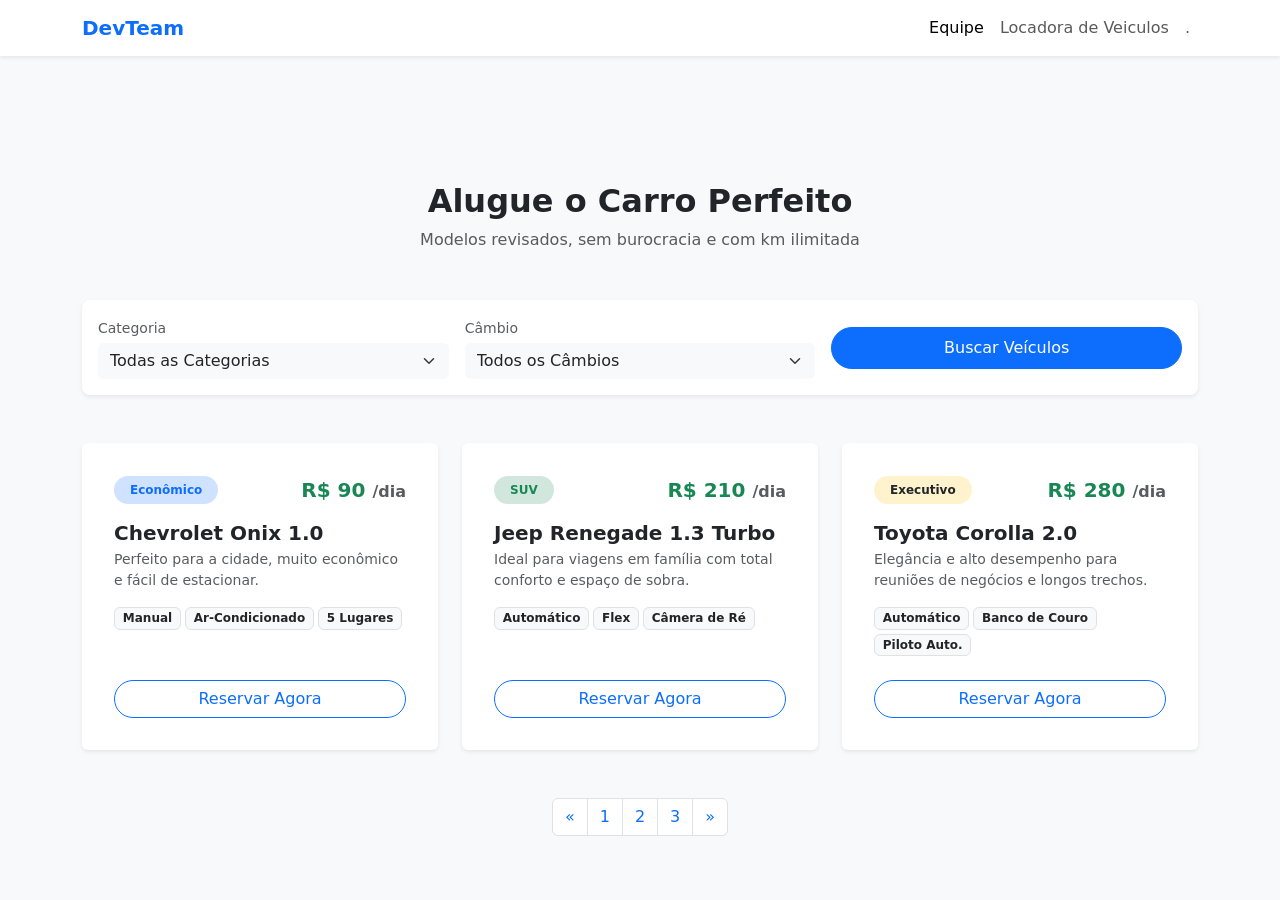
==== pagina2.html @ bd5ec01c "Primeiro commit" ====
<!DOCTYPE html>
<html lang="pt-BR">
<head>
    <meta charset="UTF-8">
    <meta name="viewport" content="width=device-width, initial-scale=1.0">
    <title>AutoDrive - Locadora de Veículos</title>
    <link href="https://cdn.jsdelivr.net/npm/bootstrap@5.3.8/dist/css/bootstrap.min.css" rel="stylesheet">
</head>
<body class="bg-light min-vh-100 d-flex flex-column justify-content-between">
   <nav class="navbar navbar-expand-lg bg-white shadow-sm">
    <div class="container">
      <a class="navbar-brand fw-bold text-primary" href="#">DevTeam</a>
      <button class="navbar-toggler" type="button" data-bs-toggle="collapse" data-bs-target="#navbarNav">
        <span class="navbar-toggler-icon"></span>
      </button>
      <div class="collapse navbar-collapse" id="navbarNav">
        <ul class="navbar-nav ms-auto">
          <li class="nav-item"><a class="nav-link active" href="index.html">Equipe</a></li>
          <li class="nav-item"><a class="nav-link" href="pagina2.html">Locadora de Veiculos</a></li>
          <li class="nav-item"><a class="nav-link" href="pagina3.html">.</a></li>
        </ul>
      </div>
    </div>
  </nav>
  <main class="container py-5">
    <div class="text-center mb-5">
      <h2 class="fw-bold">Alugue o Carro Perfeito</h2>
      <p class="text-muted">Modelos revisados, sem burocracia e com km ilimitada</p>
    </div>
    <div class="card border-0 shadow-sm p-3 mb-5 bg-white rounded-3">
      <div class="row g-3 align-items-center">
        <div class="col-md-4">
          <label class="form-label small text-muted mb-1">Categoria</label>
          <select class="form-select border-0 bg-light">
            <option selected>Todas as Categorias</option>
            <option value="1">Econômico</option>
            <option value="2">SUV</option>
            <option value="3">Executivo</option>
          </select>
        </div>
        <div class="col-md-4">
          <label class="form-label small text-muted mb-1">Câmbio</label>
          <select class="form-select border-0 bg-light">
            <option selected>Todos os Câmbios</option>
            <option value="1">Manual</option>
            <option value="2">Automático</option>
          </select>
        </div>
        <div class="col-md-4 d-flex align-items-end">
          <button class="btn btn-primary w-100 rounded-pill py-2">Buscar Veículos</button>
        </div>
      </div>
    </div>
    <div class="row row-cols-1 row-cols-md-2 row-cols-lg-3 g-4">
      <div class="col">
        <div class="card h-100 border-0 shadow-sm p-3">
          <div class="card-body d-flex flex-column justify-content-between">
            <div>
              <div class="d-flex justify-content-between align-items-center mb-2">
                <span class="badge bg-primary-subtle text-primary fw-semibold px-3 py-2 rounded-pill">Econômico</span>
                <span class="fw-bold text-success fs-5">R$ 90 <small class="text-muted fs-6">/dia</small></span>
              </div>
              <h5 class="card-title fw-bold mt-3 mb-1">Chevrolet Onix 1.0</h5>
              <p class="card-text text-muted small mb-3">Perfeito para a cidade, muito econômico e fácil de estacionar.</p>
              <div class="d-flex flex-wrap gap-1 mb-3">
                <span class="badge bg-light text-dark border">Manual</span>
                <span class="badge bg-light text-dark border">Ar-Condicionado</span>
                <span class="badge bg-light text-dark border">5 Lugares</span>
              </div>
            </div>
            <a href="#" class="btn btn-outline-primary rounded-pill w-100 mt-2">Reservar Agora</a>
          </div>
        </div>
      </div>
      <div class="col">
        <div class="card h-100 border-0 shadow-sm p-3">
          <div class="card-body d-flex flex-column justify-content-between">
            <div>
              <div class="d-flex justify-content-between align-items-center mb-2">
                <span class="badge bg-success-subtle text-success fw-semibold px-3 py-2 rounded-pill">SUV</span>
                <span class="fw-bold text-success fs-5">R$ 210 <small class="text-muted fs-6">/dia</small></span>
              </div>
              <h5 class="card-title fw-bold mt-3 mb-1">Jeep Renegade 1.3 Turbo</h5>
              <p class="card-text text-muted small mb-3">Ideal para viagens em família com total conforto e espaço de sobra.</p>
              <div class="d-flex flex-wrap gap-1 mb-3">
                <span class="badge bg-light text-dark border">Automático</span>
                <span class="badge bg-light text-dark border">Flex</span>
                <span class="badge bg-light text-dark border">Câmera de Ré</span>
              </div>
            </div>
            <a href="#" class="btn btn-outline-primary rounded-pill w-100 mt-2">Reservar Agora</a>
          </div>
        </div>
      </div>
      <div class="col">
        <div class="card h-100 border-0 shadow-sm p-3">
          <div class="card-body d-flex flex-column justify-content-between">
            <div>
              <div class="d-flex justify-content-between align-items-center mb-2">
                <span class="badge bg-warning-subtle text-dark fw-semibold px-3 py-2 rounded-pill">Executivo</span>
                <span class="fw-bold text-success fs-5">R$ 280 <small class="text-muted fs-6">/dia</small></span>
              </div>
              <h5 class="card-title fw-bold mt-3 mb-1">Toyota Corolla 2.0</h5>
              <p class="card-text text-muted small mb-3">Elegância e alto desempenho para reuniões de negócios e longos trechos.</p>
              <div class="d-flex flex-wrap gap-1 mb-3">
                <span class="badge bg-light text-dark border">Automático</span>
                <span class="badge bg-light text-dark border">Banco de Couro</span>
                <span class="badge bg-light text-dark border">Piloto Auto.</span>
              </div>
            </div>
            <a href="#" class="btn btn-outline-primary rounded-pill w-100 mt-2">Reservar Agora</a>
          </div>
        </div>
      </div>
    </div>
<div class="d-flex justify-content-center mt-5">   
<nav aria-label="Page navigation example">
  <ul class="pagination">
    <li class="page-item">
      <a class="page-link" href="index.html" aria-label="Previous">
        <span aria-hidden="true">&laquo;</span>
      </a>
    </li>
    <li class="page-item"><a class="page-link" href="index.html">1</a></li>
    <li class="page-item"><a class="page-link" href="pagina2.html">2</a></li>
    <li class="page-item"><a class="page-link" href="pagina3.html   ">3</a></li>
    <li class="page-item">
      <a class="page-link" href="pagina3.html" aria-label="Next">
        <span aria-hidden="true">&raquo;</span>
      </a>
    </li>
  </ul>
</nav>
</div>
  </main>
  <script src="https://cdn.jsdelivr.net/npm/bootstrap@5.3.8/dist/js/bootstrap.bundle.min.js"></script>
</body>
</html>
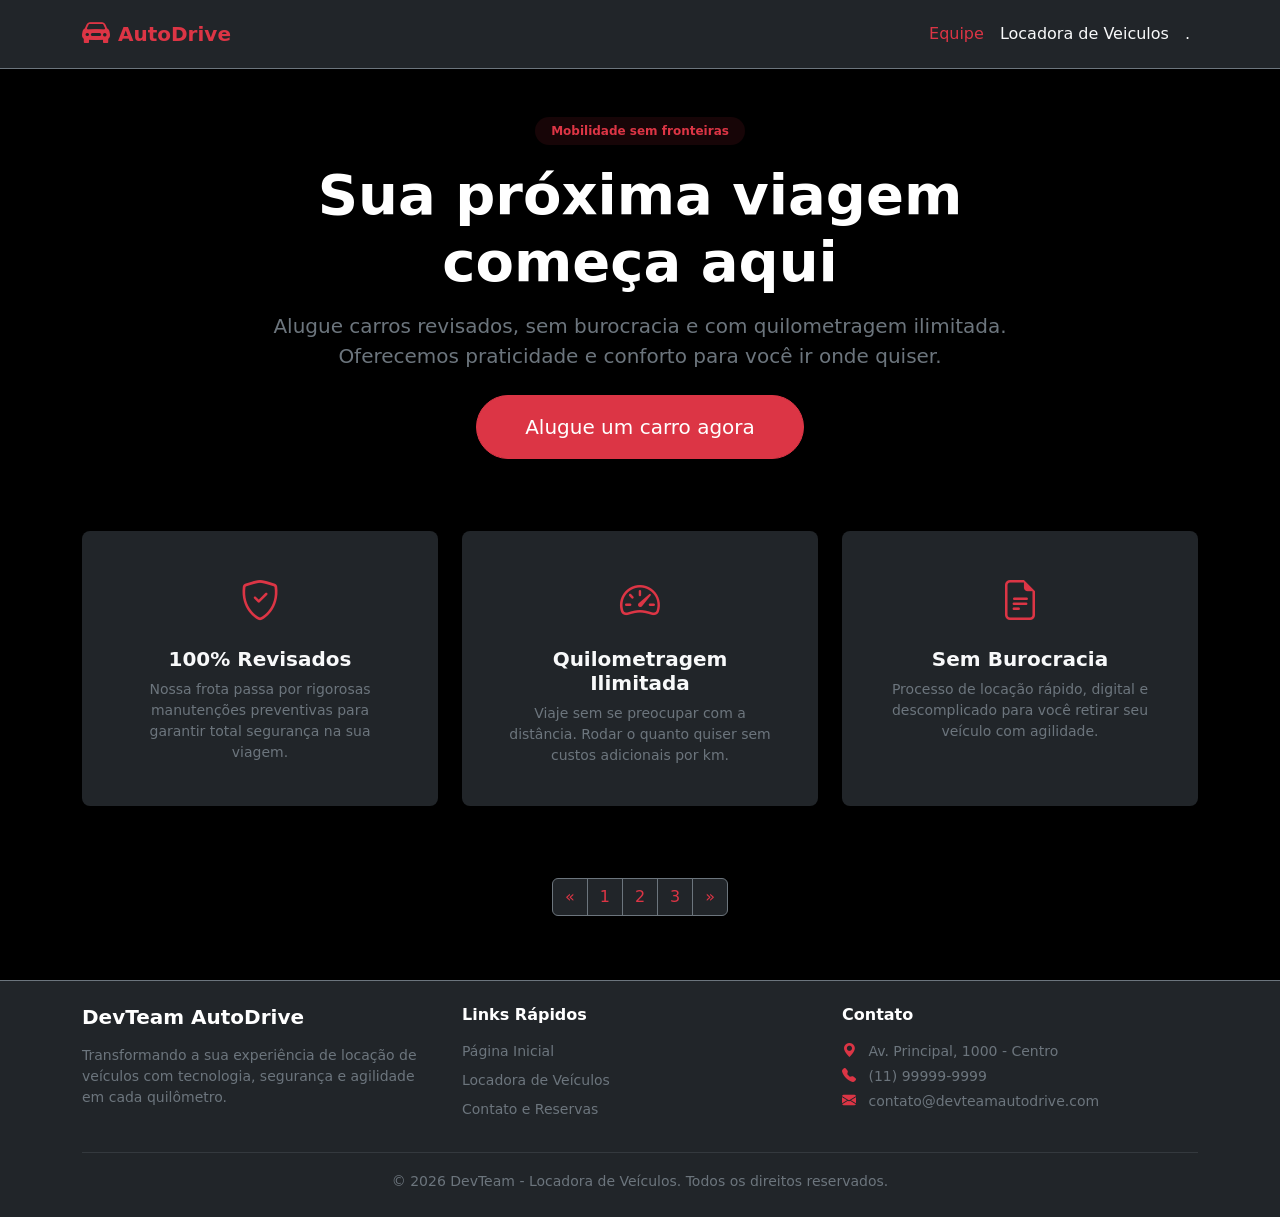
==== commit bfa3c600: "mudança na segunda pagina" ====
--- a/pagina2.html
+++ b/pagina2.html
@@ -1,138 +1,163 @@
 <!DOCTYPE html>
 <html lang="pt-BR">
 <head>
-    <meta charset="UTF-8">
-    <meta name="viewport" content="width=device-width, initial-scale=1.0">
-    <title>AutoDrive - Locadora de Veículos</title>
-    <link href="https://cdn.jsdelivr.net/npm/bootstrap@5.3.8/dist/css/bootstrap.min.css" rel="stylesheet">
+<meta charset="UTF-8">
+<meta name="viewport" content="width=device-width, initial-scale=1.0">
+<title>AutoDrive - Locadora de Veículos</title>
+<link href="https://cdn.jsdelivr.net/npm/bootstrap@5.3.8/dist/css/bootstrap.min.css" rel="stylesheet">
+<link rel="stylesheet" href="https://cdn.jsdelivr.net/npm/bootstrap-icons@1.11.3/font/bootstrap-icons.min.css">
+<style>
+:root {
+--bs-primary: #dc3545;
+--bs-primary-rgb: 220, 53, 69;
+}
+.bg-primary-subtle {
+background-color: rgba(220, 53, 69, 0.1) !important;
+}
+.text-primary {
+color: #dc3545 !important;
+}
+.btn-primary {
+background-color: #dc3545;
+border-color: #dc3545;
+}
+.btn-primary:hover {
+background-color: #b02a37;
+border-color: #a52834;
+}
+.btn-outline-primary {
+color: #dc3545;
+border-color: #dc3545;
+}
+.btn-outline-primary:hover {
+background-color: #dc3545;
+border-color: #dc3545;
+color: #fff;
+}
+.page-link {
+color: #dc3545;
+}
+.page-item.active .page-link {
+background-color: #dc3545;
+border-color: #dc3545;
+}
+</style>
 </head>
-<body class="bg-light min-vh-100 d-flex flex-column justify-content-between">
-   <nav class="navbar navbar-expand-lg bg-white shadow-sm">
-    <div class="container">
-      <a class="navbar-brand fw-bold text-primary" href="#">DevTeam</a>
-      <button class="navbar-toggler" type="button" data-bs-toggle="collapse" data-bs-target="#navbarNav">
-        <span class="navbar-toggler-icon"></span>
-      </button>
-      <div class="collapse navbar-collapse" id="navbarNav">
-        <ul class="navbar-nav ms-auto">
-          <li class="nav-item"><a class="nav-link active" href="index.html">Equipe</a></li>
-          <li class="nav-item"><a class="nav-link" href="pagina2.html">Locadora de Veiculos</a></li>
-          <li class="nav-item"><a class="nav-link" href="pagina3.html">.</a></li>
-        </ul>
-      </div>
-    </div>
-  </nav>
-  <main class="container py-5">
-    <div class="text-center mb-5">
-      <h2 class="fw-bold">Alugue o Carro Perfeito</h2>
-      <p class="text-muted">Modelos revisados, sem burocracia e com km ilimitada</p>
-    </div>
-    <div class="card border-0 shadow-sm p-3 mb-5 bg-white rounded-3">
-      <div class="row g-3 align-items-center">
-        <div class="col-md-4">
-          <label class="form-label small text-muted mb-1">Categoria</label>
-          <select class="form-select border-0 bg-light">
-            <option selected>Todas as Categorias</option>
-            <option value="1">Econômico</option>
-            <option value="2">SUV</option>
-            <option value="3">Executivo</option>
-          </select>
-        </div>
-        <div class="col-md-4">
-          <label class="form-label small text-muted mb-1">Câmbio</label>
-          <select class="form-select border-0 bg-light">
-            <option selected>Todos os Câmbios</option>
-            <option value="1">Manual</option>
-            <option value="2">Automático</option>
-          </select>
-        </div>
-        <div class="col-md-4 d-flex align-items-end">
-          <button class="btn btn-primary w-100 rounded-pill py-2">Buscar Veículos</button>
-        </div>
-      </div>
-    </div>
-    <div class="row row-cols-1 row-cols-md-2 row-cols-lg-3 g-4">
-      <div class="col">
-        <div class="card h-100 border-0 shadow-sm p-3">
-          <div class="card-body d-flex flex-column justify-content-between">
-            <div>
-              <div class="d-flex justify-content-between align-items-center mb-2">
-                <span class="badge bg-primary-subtle text-primary fw-semibold px-3 py-2 rounded-pill">Econômico</span>
-                <span class="fw-bold text-success fs-5">R$ 90 <small class="text-muted fs-6">/dia</small></span>
-              </div>
-              <h5 class="card-title fw-bold mt-3 mb-1">Chevrolet Onix 1.0</h5>
-              <p class="card-text text-muted small mb-3">Perfeito para a cidade, muito econômico e fácil de estacionar.</p>
-              <div class="d-flex flex-wrap gap-1 mb-3">
-                <span class="badge bg-light text-dark border">Manual</span>
-                <span class="badge bg-light text-dark border">Ar-Condicionado</span>
-                <span class="badge bg-light text-dark border">5 Lugares</span>
-              </div>
-            </div>
-            <a href="#" class="btn btn-outline-primary rounded-pill w-100 mt-2">Reservar Agora</a>
-          </div>
-        </div>
-      </div>
-      <div class="col">
-        <div class="card h-100 border-0 shadow-sm p-3">
-          <div class="card-body d-flex flex-column justify-content-between">
-            <div>
-              <div class="d-flex justify-content-between align-items-center mb-2">
-                <span class="badge bg-success-subtle text-success fw-semibold px-3 py-2 rounded-pill">SUV</span>
-                <span class="fw-bold text-success fs-5">R$ 210 <small class="text-muted fs-6">/dia</small></span>
-              </div>
-              <h5 class="card-title fw-bold mt-3 mb-1">Jeep Renegade 1.3 Turbo</h5>
-              <p class="card-text text-muted small mb-3">Ideal para viagens em família com total conforto e espaço de sobra.</p>
-              <div class="d-flex flex-wrap gap-1 mb-3">
-                <span class="badge bg-light text-dark border">Automático</span>
-                <span class="badge bg-light text-dark border">Flex</span>
-                <span class="badge bg-light text-dark border">Câmera de Ré</span>
-              </div>
-            </div>
-            <a href="#" class="btn btn-outline-primary rounded-pill w-100 mt-2">Reservar Agora</a>
-          </div>
-        </div>
-      </div>
-      <div class="col">
-        <div class="card h-100 border-0 shadow-sm p-3">
-          <div class="card-body d-flex flex-column justify-content-between">
-            <div>
-              <div class="d-flex justify-content-between align-items-center mb-2">
-                <span class="badge bg-warning-subtle text-dark fw-semibold px-3 py-2 rounded-pill">Executivo</span>
-                <span class="fw-bold text-success fs-5">R$ 280 <small class="text-muted fs-6">/dia</small></span>
-              </div>
-              <h5 class="card-title fw-bold mt-3 mb-1">Toyota Corolla 2.0</h5>
-              <p class="card-text text-muted small mb-3">Elegância e alto desempenho para reuniões de negócios e longos trechos.</p>
-              <div class="d-flex flex-wrap gap-1 mb-3">
-                <span class="badge bg-light text-dark border">Automático</span>
-                <span class="badge bg-light text-dark border">Banco de Couro</span>
-                <span class="badge bg-light text-dark border">Piloto Auto.</span>
-              </div>
-            </div>
-            <a href="#" class="btn btn-outline-primary rounded-pill w-100 mt-2">Reservar Agora</a>
-          </div>
-        </div>
-      </div>
-    </div>
-<div class="d-flex justify-content-center mt-5">   
+<body class="bg-black text-light min-vh-100 d-flex flex-column justify-content-between">
+<nav class="navbar navbar-expand-lg bg-dark border-bottom border-secondary shadow-sm">
+<div class="container">
+<a class="navbar-brand fw-bold text-danger d-flex align-items-center gap-2" href="#">
+<i class="bi bi-car-front-fill fs-3"></i>
+<span>AutoDrive </span>
+</a>
+<button class="navbar-toggler bg-secondary" type="button" data-bs-toggle="collapse" data-bs-target="#navbarNav">
+<span class="navbar-toggler-icon"></span>
+</button>
+<div class="collapse navbar-collapse" id="navbarNav">
+<ul class="navbar-nav ms-auto">
+<li class="nav-item"><a class="nav-link active text-danger" href="index.html">Equipe</a></li>
+<li class="nav-item"><a class="nav-link text-light" href="pagina2.html">Locadora de Veiculos</a></li>
+<li class="nav-item"><a class="nav-link text-light" href="pagina3.html">.</a></li>
+</ul>
+</div>
+</div>
+</nav>
+<main class="container py-5">
+<div class="row align-items-center justify-content-center text-center mb-5">
+<div class="col-lg-8">
+<span class="badge bg-danger bg-opacity-10 text-danger fw-semibold px-3 py-2 rounded-pill mb-3">Mobilidade sem fronteiras</span>
+<h1 class="display-4 fw-bold mb-3 text-white">Sua próxima viagem começa aqui</h1>
+<p class="lead text-secondary mb-4">
+Alugue carros revisados, sem burocracia e com quilometragem ilimitada. Oferecemos praticidade e conforto para você ir onde quiser.
+</p>
+<div>
+<a href="pagina3.html" class="btn btn-primary btn-lg rounded-pill px-5 py-3 shadow-sm">Alugue um carro agora</a>
+</div>
+</div>
+</div>
+<div class="row g-4 py-4 text-center">
+<div class="col-md-4">
+<div class="card h-100 border-0 shadow-sm p-4 bg-dark text-light rounded-3 border-secondary border">
+<div class="card-body">
+<div class="text-danger fs-1 mb-3">
+<i class="bi bi-shield-check"></i>
+</div>
+<h3 class="h5 fw-bold mb-2">100% Revisados</h3>
+<p class="text-secondary small mb-0">Nossa frota passa por rigorosas manutenções preventivas para garantir total segurança na sua viagem.</p>
+</div>
+</div>
+</div>
+<div class="col-md-4">
+<div class="card h-100 border-0 shadow-sm p-4 bg-dark text-light rounded-3 border-secondary border">
+<div class="card-body">
+<div class="text-danger fs-1 mb-3">
+<i class="bi bi-speedometer2"></i>
+</div>
+<h3 class="h5 fw-bold mb-2">Quilometragem Ilimitada</h3>
+<p class="text-secondary small mb-0">Viaje sem se preocupar com a distância. Rodar o quanto quiser sem custos adicionais por km.</p>
+</div>
+</div>
+</div>
+<div class="col-md-4">
+<div class="card h-100 border-0 shadow-sm p-4 bg-dark text-light rounded-3 border-secondary border">
+<div class="card-body">
+<div class="text-danger fs-1 mb-3">
+<i class="bi bi-file-earmark-text"></i>
+</div>
+<h3 class="h5 fw-bold mb-2">Sem Burocracia</h3>
+<p class="text-secondary small mb-0">Processo de locação rápido, digital e descomplicado para você retirar seu veículo com agilidade.</p>
+</div>
+</div>
+</div>
+</div>
+<div class="d-flex justify-content-center mt-5">
 <nav aria-label="Page navigation example">
-  <ul class="pagination">
-    <li class="page-item">
-      <a class="page-link" href="index.html" aria-label="Previous">
-        <span aria-hidden="true">&laquo;</span>
-      </a>
-    </li>
-    <li class="page-item"><a class="page-link" href="index.html">1</a></li>
-    <li class="page-item"><a class="page-link" href="pagina2.html">2</a></li>
-    <li class="page-item"><a class="page-link" href="pagina3.html   ">3</a></li>
-    <li class="page-item">
-      <a class="page-link" href="pagina3.html" aria-label="Next">
-        <span aria-hidden="true">&raquo;</span>
-      </a>
-    </li>
-  </ul>
+<ul class="pagination">
+<li class="page-item">
+<a class="page-link bg-dark border-secondary" href="index.html" aria-label="Previous">
+<span aria-hidden="true">&laquo;</span>
+</a>
+</li>
+<li class="page-item"><a class="page-link bg-dark border-secondary" href="index.html">1</a></li>
+<li class="page-item"><a class="page-link bg-dark border-secondary" href="pagina2.html">2</a></li>
+<li class="page-item"><a class="page-link bg-dark border-secondary" href="pagina3.html">3</a></li>
+<li class="page-item">
+<a class="page-link bg-dark border-secondary" href="pagina3.html" aria-label="Next">
+<span aria-hidden="true">&raquo;</span>
+</a>
+</li>
+</ul>
 </nav>
 </div>
-  </main>
-  <script src="https://cdn.jsdelivr.net/npm/bootstrap@5.3.8/dist/js/bootstrap.bundle.min.js"></script>
+</main>
+<footer class="bg-dark text-secondary py-4 border-top border-secondary mt-auto">
+<div class="container">
+<div class="row g-4">
+<div class="col-md-4">
+<h5 class="text-white fw-bold mb-3">DevTeam AutoDrive</h5>
+<p class="small mb-0">Transformando a sua experiência de locação de veículos com tecnologia, segurança e agilidade em cada quilômetro.</p>
+</div>
+<div class="col-md-4">
+<h6 class="text-white fw-bold mb-3">Links Rápidos</h6>
+<ul class="list-unstyled small">
+<li class="mb-2"><a href="index.html" class="text-secondary text-decoration-none">Página Inicial</a></li>
+<li class="mb-2"><a href="pagina2.html" class="text-secondary text-decoration-none">Locadora de Veículos</a></li>
+<li class="mb-2"><a href="pagina3.html" class="text-secondary text-decoration-none">Contato e Reservas</a></li>
+</ul>
+</div>
+<div class="col-md-4">
+<h6 class="text-white fw-bold mb-3">Contato</h6>
+<p class="small mb-1"><i class="bi bi-geo-alt-fill text-danger me-2"></i> Av. Principal, 1000 - Centro</p>
+<p class="small mb-1"><i class="bi bi-telephone-fill text-danger me-2"></i> (11) 99999-9999</p>
+<p class="small mb-0"><i class="bi bi-envelope-fill text-danger me-2"></i> contato@devteamautodrive.com</p>
+</div>
+</div>
+<hr class="border-secondary my-3">
+<div class="text-center">
+<small>&copy; 2026 DevTeam - Locadora de Veículos. Todos os direitos reservados.</small>
+</div>
+</div>
+</footer>
+<script src="https://cdn.jsdelivr.net/npm/bootstrap@5.3.8/dist/js/bootstrap.bundle.min.js"></script>
 </body>
 </html>
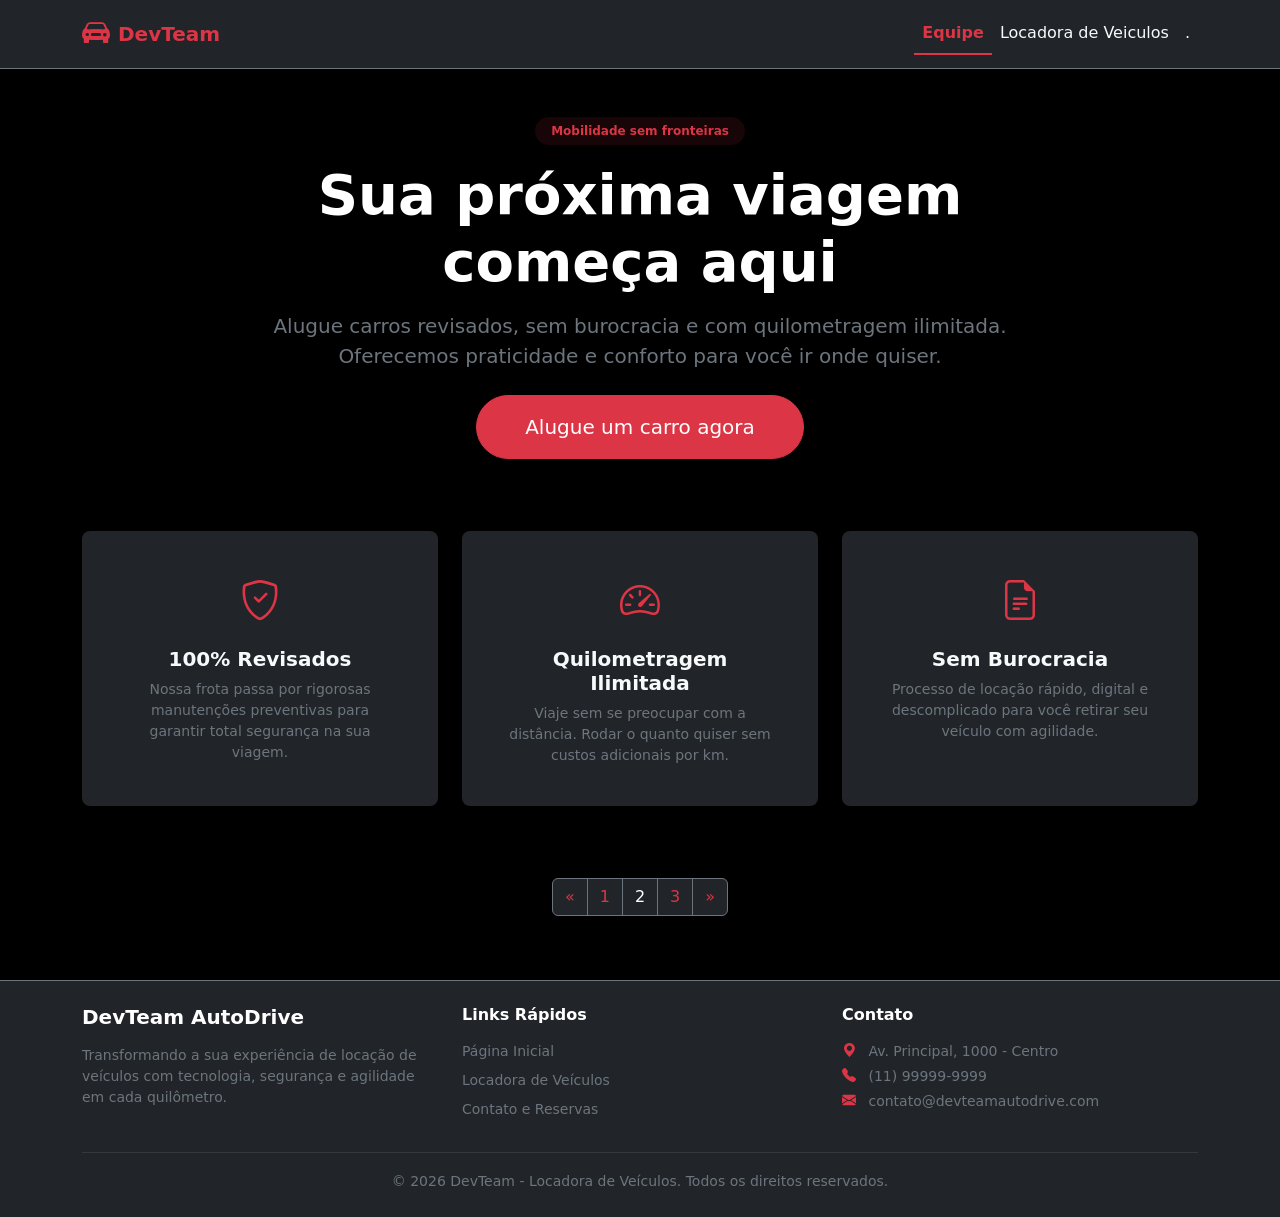
==== commit 661fd96f: "paginação corrigida e mudança na navbar" ====
--- a/pagina2.html
+++ b/pagina2.html
@@ -40,6 +40,7 @@
 .page-item.active .page-link {
 background-color: #dc3545;
 border-color: #dc3545;
+color: #fff !important;
 }
 </style>
 </head>
@@ -48,14 +49,14 @@
 <div class="container">
 <a class="navbar-brand fw-bold text-danger d-flex align-items-center gap-2" href="#">
 <i class="bi bi-car-front-fill fs-3"></i>
-<span>AutoDrive </span>
+<span>DevTeam</span>
 </a>
 <button class="navbar-toggler bg-secondary" type="button" data-bs-toggle="collapse" data-bs-target="#navbarNav">
 <span class="navbar-toggler-icon"></span>
 </button>
 <div class="collapse navbar-collapse" id="navbarNav">
 <ul class="navbar-nav ms-auto">
-<li class="nav-item"><a class="nav-link active text-danger" href="index.html">Equipe</a></li>
+<li class="nav-item"><a class="nav-link active text-danger fw-bold border-bottom border-danger border-2" href="index.html">Equipe</a></li>
 <li class="nav-item"><a class="nav-link text-light" href="pagina2.html">Locadora de Veiculos</a></li>
 <li class="nav-item"><a class="nav-link text-light" href="pagina3.html">.</a></li>
 </ul>
@@ -119,7 +120,7 @@
 </a>
 </li>
 <li class="page-item"><a class="page-link bg-dark border-secondary" href="index.html">1</a></li>
-<li class="page-item"><a class="page-link bg-dark border-secondary" href="pagina2.html">2</a></li>
+<li class="page-item active"><a class="page-link bg-dark border-secondary" href="pagina2.html">2</a></li>
 <li class="page-item"><a class="page-link bg-dark border-secondary" href="pagina3.html">3</a></li>
 <li class="page-item">
 <a class="page-link bg-dark border-secondary" href="pagina3.html" aria-label="Next">
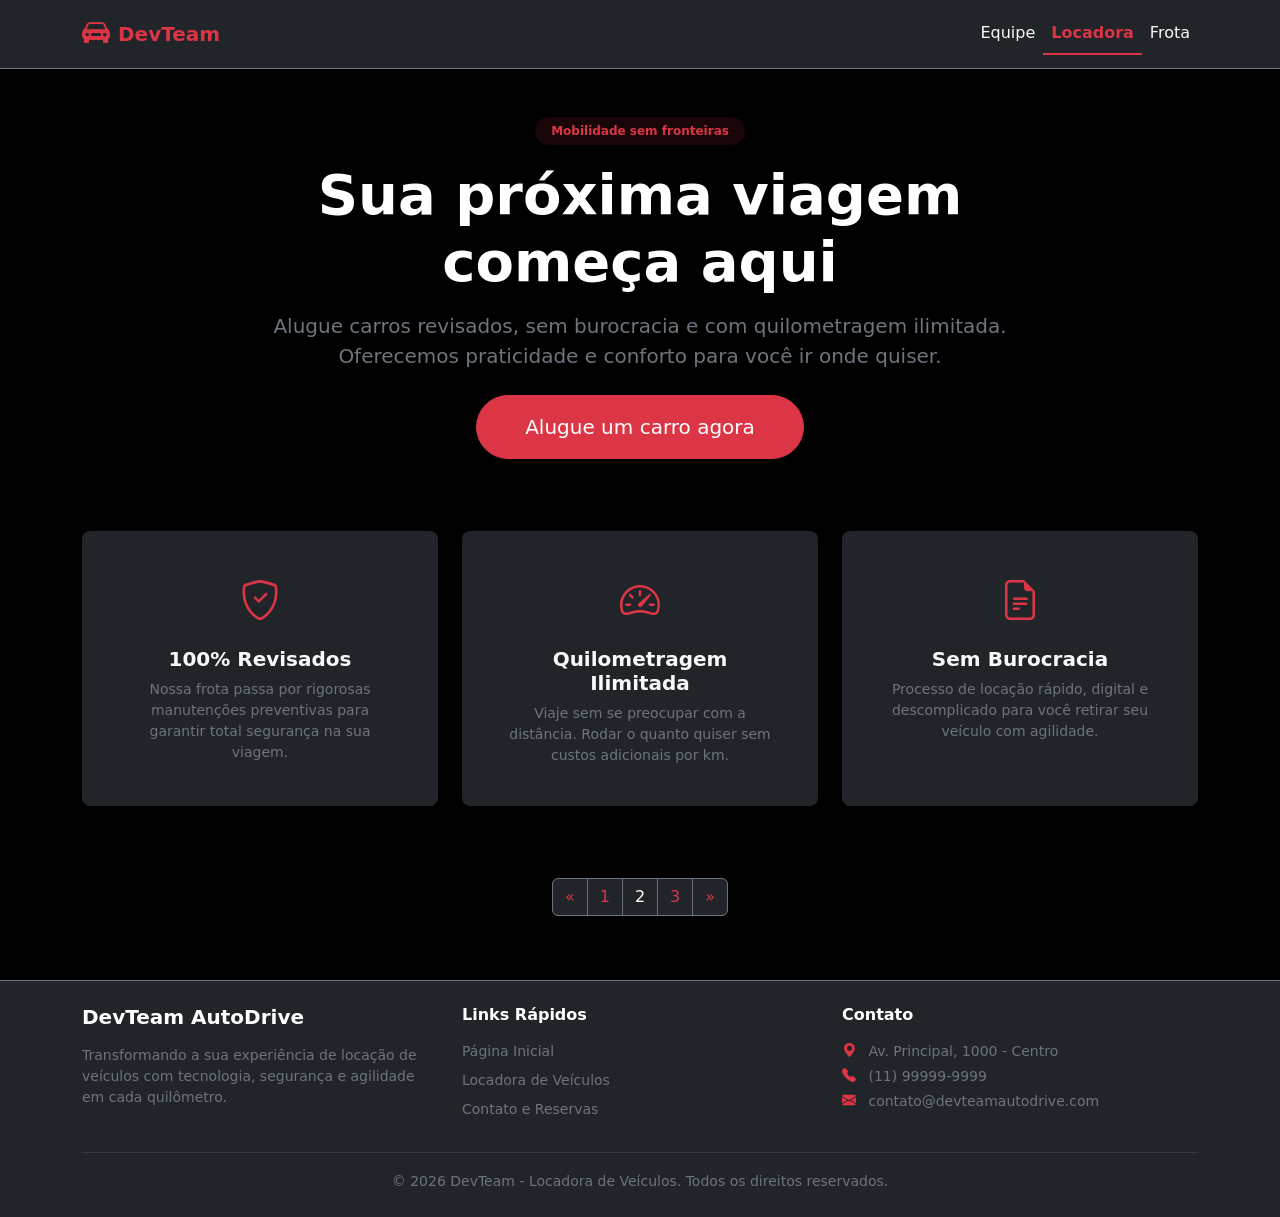
==== commit 1d5d329e: "CSS da pagina 2" ====
--- a/pagina2.html
+++ b/pagina2.html
@@ -6,59 +6,18 @@
 <title>AutoDrive - Locadora de Veículos</title>
 <link href="https://cdn.jsdelivr.net/npm/bootstrap@5.3.8/dist/css/bootstrap.min.css" rel="stylesheet">
 <link rel="stylesheet" href="https://cdn.jsdelivr.net/npm/bootstrap-icons@1.11.3/font/bootstrap-icons.min.css">
-<style>
-:root {
---bs-primary: #dc3545;
---bs-primary-rgb: 220, 53, 69;
-}
-.bg-primary-subtle {
-background-color: rgba(220, 53, 69, 0.1) !important;
-}
-.text-primary {
-color: #dc3545 !important;
-}
-.btn-primary {
-background-color: #dc3545;
-border-color: #dc3545;
-}
-.btn-primary:hover {
-background-color: #b02a37;
-border-color: #a52834;
-}
-.btn-outline-primary {
-color: #dc3545;
-border-color: #dc3545;
-}
-.btn-outline-primary:hover {
-background-color: #dc3545;
-border-color: #dc3545;
-color: #fff;
-}
-.page-link {
-color: #dc3545;
-}
-.page-item.active .page-link {
-background-color: #dc3545;
-border-color: #dc3545;
-color: #fff !important;
-}
-</style>
+<link rel="stylesheet" href="pagina2.css">
 </head>
 <body class="bg-black text-light min-vh-100 d-flex flex-column justify-content-between">
 <nav class="navbar navbar-expand-lg bg-dark border-bottom border-secondary shadow-sm">
 <div class="container">
-<a class="navbar-brand fw-bold text-danger d-flex align-items-center gap-2" href="#">
-<i class="bi bi-car-front-fill fs-3"></i>
-<span>DevTeam</span>
-</a>
-<button class="navbar-toggler bg-secondary" type="button" data-bs-toggle="collapse" data-bs-target="#navbarNav">
-<span class="navbar-toggler-icon"></span>
-</button>
+<a class="navbar-brand fw-bold text-danger d-flex align-items-center gap-2" href="#"><i class="bi bi-car-front-fill fs-3"></i><span>DevTeam</span></a>
+<button class="navbar-toggler bg-secondary" type="button" data-bs-toggle="collapse" data-bs-target="#navbarNav"><span class="navbar-toggler-icon"></span></button>
 <div class="collapse navbar-collapse" id="navbarNav">
 <ul class="navbar-nav ms-auto">
-<li class="nav-item"><a class="nav-link active text-danger fw-bold border-bottom border-danger border-2" href="index.html">Equipe</a></li>
-<li class="nav-item"><a class="nav-link text-light" href="pagina2.html">Locadora de Veiculos</a></li>
-<li class="nav-item"><a class="nav-link text-light" href="pagina3.html">.</a></li>
+<li class="nav-item"><a class="nav-link text-light" href="index.html">Equipe</a></li>
+<li class="nav-item"><a class="nav-link active text-danger fw-bold border-bottom border-danger border-2" href="pagina2.html">Locadora</a></li>
+<li class="nav-item"><a class="nav-link text-light" href="pagina3.html">Frota</a></li>
 </ul>
 </div>
 </div>
@@ -80,9 +39,7 @@
 <div class="col-md-4">
 <div class="card h-100 border-0 shadow-sm p-4 bg-dark text-light rounded-3 border-secondary border">
 <div class="card-body">
-<div class="text-danger fs-1 mb-3">
-<i class="bi bi-shield-check"></i>
-</div>
+<div class="text-danger fs-1 mb-3"><i class="bi bi-shield-check"></i></div>
 <h3 class="h5 fw-bold mb-2">100% Revisados</h3>
 <p class="text-secondary small mb-0">Nossa frota passa por rigorosas manutenções preventivas para garantir total segurança na sua viagem.</p>
 </div>
@@ -91,9 +48,7 @@
 <div class="col-md-4">
 <div class="card h-100 border-0 shadow-sm p-4 bg-dark text-light rounded-3 border-secondary border">
 <div class="card-body">
-<div class="text-danger fs-1 mb-3">
-<i class="bi bi-speedometer2"></i>
-</div>
+<div class="text-danger fs-1 mb-3"><i class="bi bi-speedometer2"></i></div>
 <h3 class="h5 fw-bold mb-2">Quilometragem Ilimitada</h3>
 <p class="text-secondary small mb-0">Viaje sem se preocupar com a distância. Rodar o quanto quiser sem custos adicionais por km.</p>
 </div>
@@ -102,9 +57,7 @@
 <div class="col-md-4">
 <div class="card h-100 border-0 shadow-sm p-4 bg-dark text-light rounded-3 border-secondary border">
 <div class="card-body">
-<div class="text-danger fs-1 mb-3">
-<i class="bi bi-file-earmark-text"></i>
-</div>
+<div class="text-danger fs-1 mb-3"><i class="bi bi-file-earmark-text"></i></div>
 <h3 class="h5 fw-bold mb-2">Sem Burocracia</h3>
 <p class="text-secondary small mb-0">Processo de locação rápido, digital e descomplicado para você retirar seu veículo com agilidade.</p>
 </div>
@@ -114,19 +67,11 @@
 <div class="d-flex justify-content-center mt-5">
 <nav aria-label="Page navigation example">
 <ul class="pagination">
-<li class="page-item">
-<a class="page-link bg-dark border-secondary" href="index.html" aria-label="Previous">
-<span aria-hidden="true">&laquo;</span>
-</a>
-</li>
+<li class="page-item"><a class="page-link bg-dark border-secondary" href="index.html" aria-label="Previous"><span aria-hidden="true">&laquo;</span></a></li>
 <li class="page-item"><a class="page-link bg-dark border-secondary" href="index.html">1</a></li>
 <li class="page-item active"><a class="page-link bg-dark border-secondary" href="pagina2.html">2</a></li>
 <li class="page-item"><a class="page-link bg-dark border-secondary" href="pagina3.html">3</a></li>
-<li class="page-item">
-<a class="page-link bg-dark border-secondary" href="pagina3.html" aria-label="Next">
-<span aria-hidden="true">&raquo;</span>
-</a>
-</li>
+<li class="page-item"><a class="page-link bg-dark border-secondary" href="pagina3.html" aria-label="Next"><span aria-hidden="true">&raquo;</span></a></li>
 </ul>
 </nav>
 </div>
--- a/pagina2.css
+++ b/pagina2.css
@@ -0,0 +1,35 @@
+:root {
+--bs-primary: #dc3545;
+--bs-primary-rgb: 220, 53, 69;
+}
+.bg-primary-subtle {
+background-color: rgba(220, 53, 69, 0.1) !important;
+}
+.text-primary {
+color: #dc3545 !important;
+}
+.btn-primary {
+background-color: #dc3545;
+border-color: #dc3545;
+}
+.btn-primary:hover {
+background-color: #b02a37;
+border-color: #a52834;
+}
+.btn-outline-primary {
+color: #dc3545;
+border-color: #dc3545;
+}
+.btn-outline-primary:hover {
+background-color: #dc3545;
+border-color: #dc3545;
+color: #fff;
+}
+.page-link {
+color: #dc3545;
+}
+.page-item.active .page-link {
+background-color: #dc3545;
+border-color: #dc3545;
+color: #fff !important;
+}
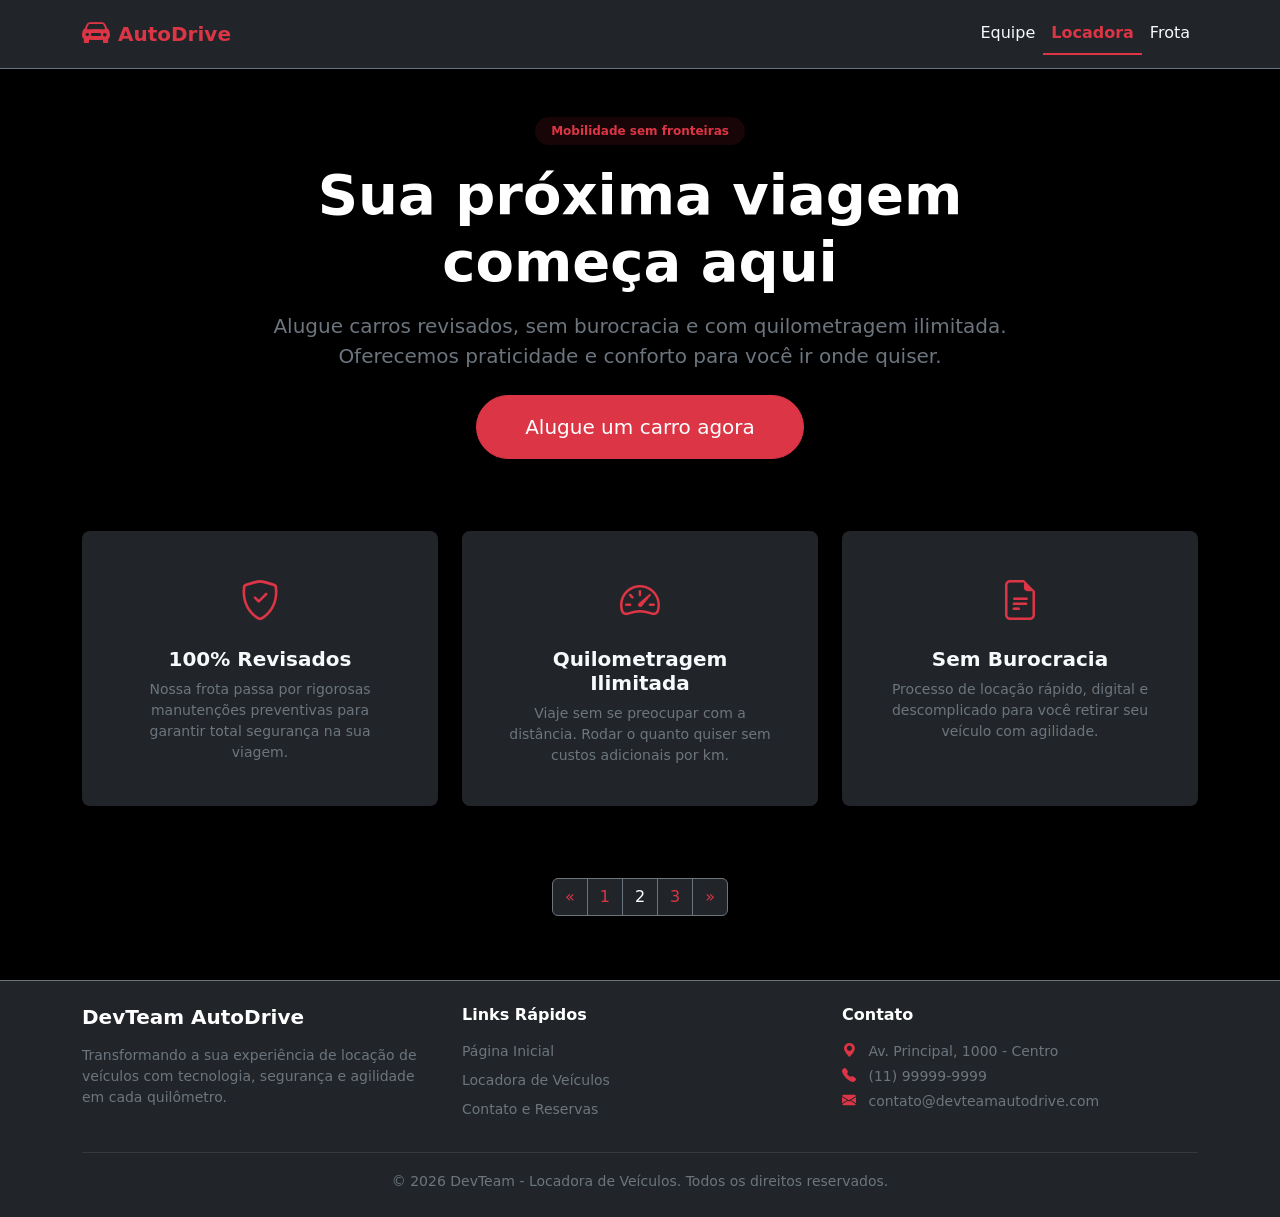
==== commit e51c7af2: "update da pagina 1 e separação de seu CSS para um arquivo proprio" ====
--- a/pagina2.html
+++ b/pagina2.html
@@ -11,7 +11,7 @@
 <body class="bg-black text-light min-vh-100 d-flex flex-column justify-content-between">
 <nav class="navbar navbar-expand-lg bg-dark border-bottom border-secondary shadow-sm">
 <div class="container">
-<a class="navbar-brand fw-bold text-danger d-flex align-items-center gap-2" href="#"><i class="bi bi-car-front-fill fs-3"></i><span>DevTeam</span></a>
+<a class="navbar-brand fw-bold text-danger d-flex align-items-center gap-2" href="#"><i class="bi bi-car-front-fill fs-3"></i><span>AutoDrive</span></a>
 <button class="navbar-toggler bg-secondary" type="button" data-bs-toggle="collapse" data-bs-target="#navbarNav"><span class="navbar-toggler-icon"></span></button>
 <div class="collapse navbar-collapse" id="navbarNav">
 <ul class="navbar-nav ms-auto">
